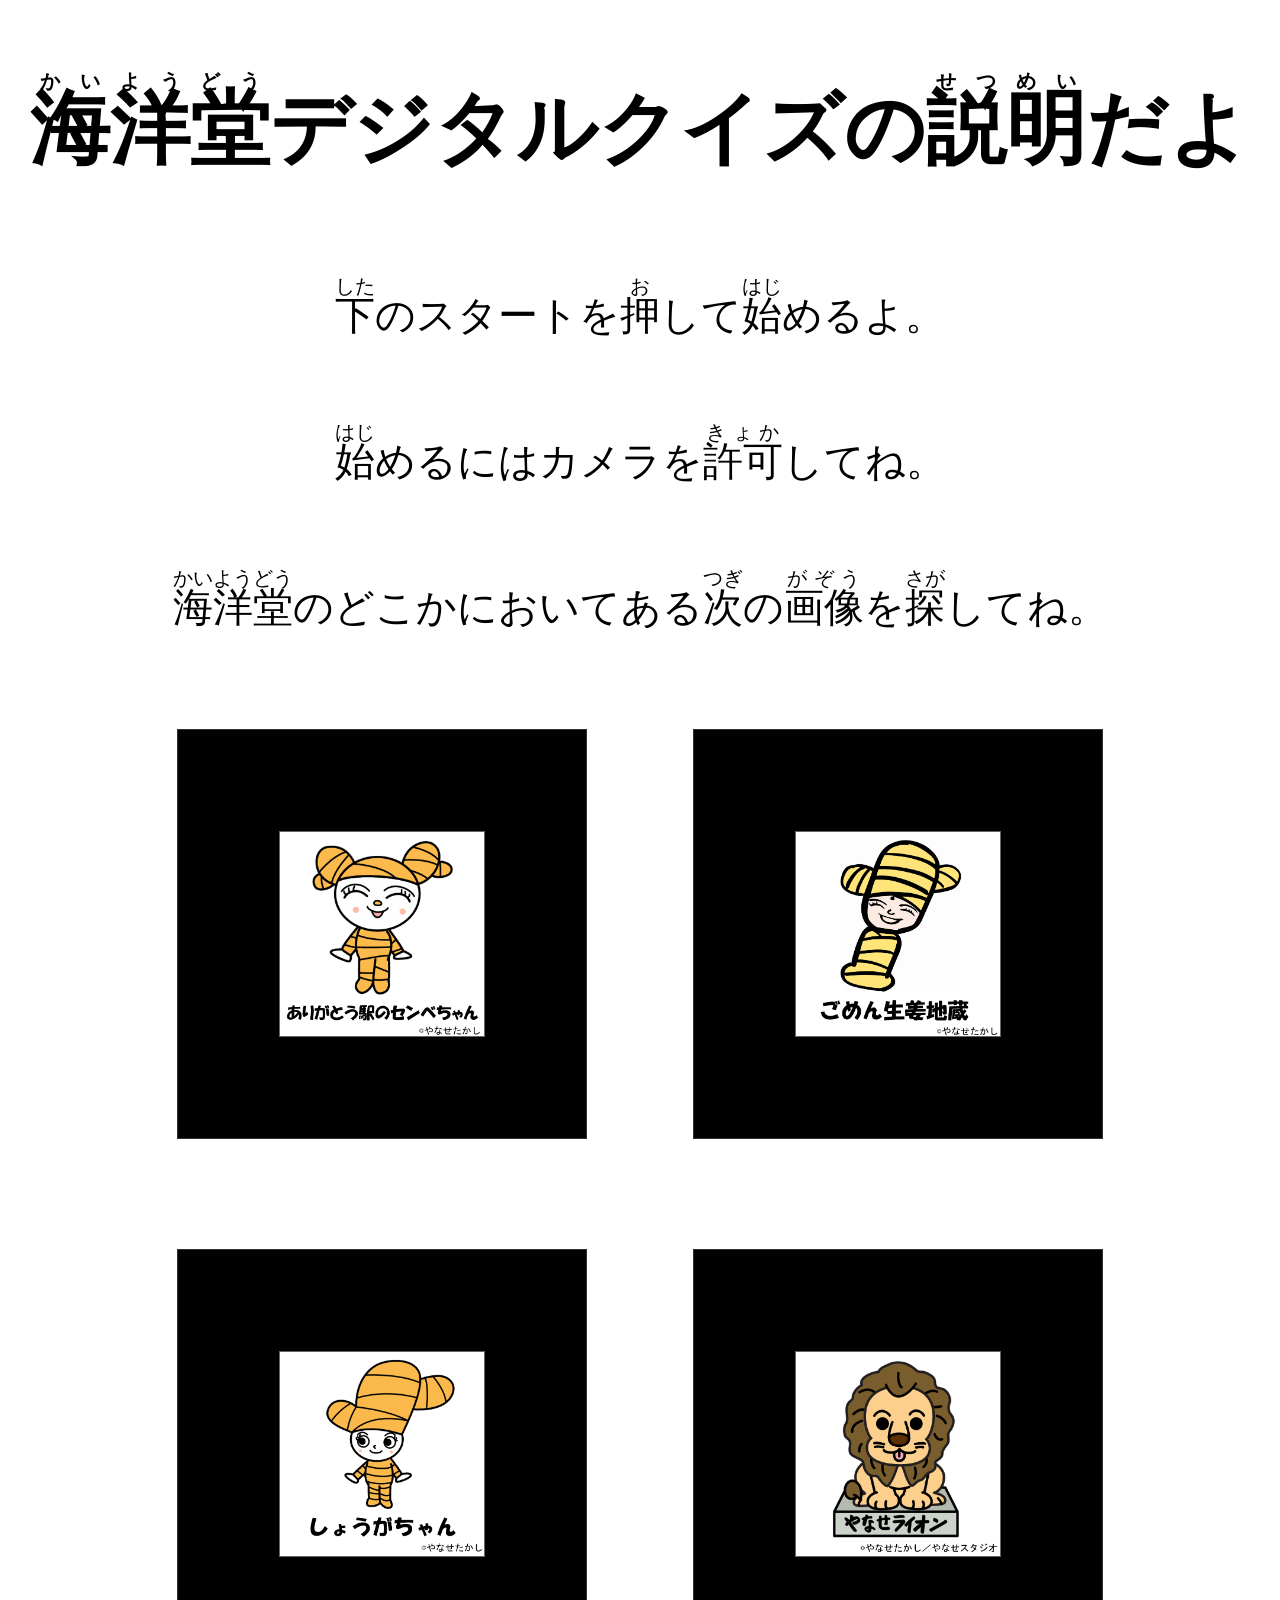
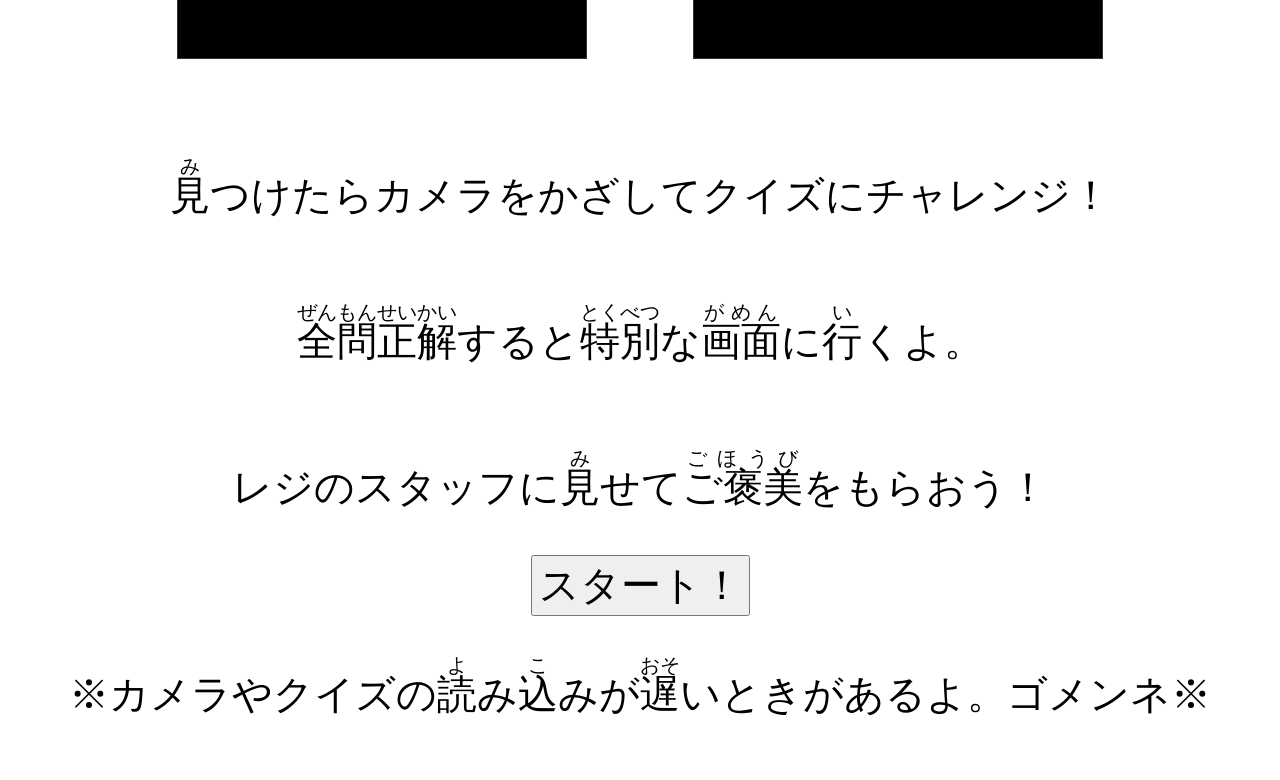
==== index.html @ f263c5b3 "Add files via upload" ====
<!DOCTYPE html>
<html lang="ja">
<head> 
 <meta charset="utf-8">
 <title>説明だよ</title>
 <meta name="description" content="サイトの概要を記載">
 <link rel="stylesheet" href="style.css">
</head>
<body>
   <div id="All">
 <h1><ruby>海洋堂<rt>かいようどう</rt></ruby>デジタルクイズの<ruby>説明<rt>せつめい</rt></ruby>だよ</h1>
 <p><ruby>下<rt>した</rt></ruby>のスタートを<ruby>押<rt>お</rt></ruby>して<ruby>始<rt>はじ</rt></ruby>めるよ。</p>
 <p><ruby>始<rt>はじ</rt></ruby>めるにはカメラを<ruby>許可<rt>きょか</rt></ruby>してね。</p>
 <p><ruby>海洋堂<rt>かいようどう</rt></ruby>のどこかにおいてある<ruby>次<rt>つぎ</rt></ruby>の<ruby>画像<rt>がぞう</rt></ruby>を<ruby>探<rt>さが</rt></ruby>してね。</p>
 <table align = "center">
 <tr><td><img src="images/marker/pattern-senbeityan.png"></td> <td><img src="images/marker/pattern-syougajizou.png"></td></tr>
 <tr><td><img src="images/marker/pattern-syougatyan.png"></td> <td><img src="images/marker/pattern-yanaseraion.png"></td></tr>
 </table>
 <p><ruby>見<rt>み</rt></ruby>つけたらカメラをかざしてクイズにチャレンジ！</p>
 <P><ruby>全問正解<rt>ぜんもんせいかい</rt></ruby>すると<ruby>特別<rt>とくべつ</rt></ruby>な<ruby>画面<rt>がめん</rt></ruby>に<ruby>行<rt>い</rt></ruby>くよ。</P>
 <p>レジのスタッフに<ruby>見<rt>み</rt></ruby>せて<ruby>ご褒美<rt>ごほうび</rt></ruby>をもらおう！</p>
 <div><button type=“button” onclick="location.href='newquiz.html'"><ruby>スタート</ruby>！</button></div>
 <p>※カメラやクイズの<ruby>読<rt>よ</rt></ruby>み<ruby>込<rt>こ</rt></ruby>みが<ruby>遅<rt>おそ</rt></ruby>いときがあるよ。ゴメンネ※</p>
</body>
</html>
---- style.css ----
@charset "UTF-8";
#All {
  min-height: 100vh;
  padding: 10px;
  display: flex;
  flex-direction: column;
  align-items: center;
}

h1 {
	font-size:80px;
}
p{
	font-size:40px;
}
button{
	font-size:40px;
}
div{
	text-align:center;
}
rt{
	font-size:20px;
}
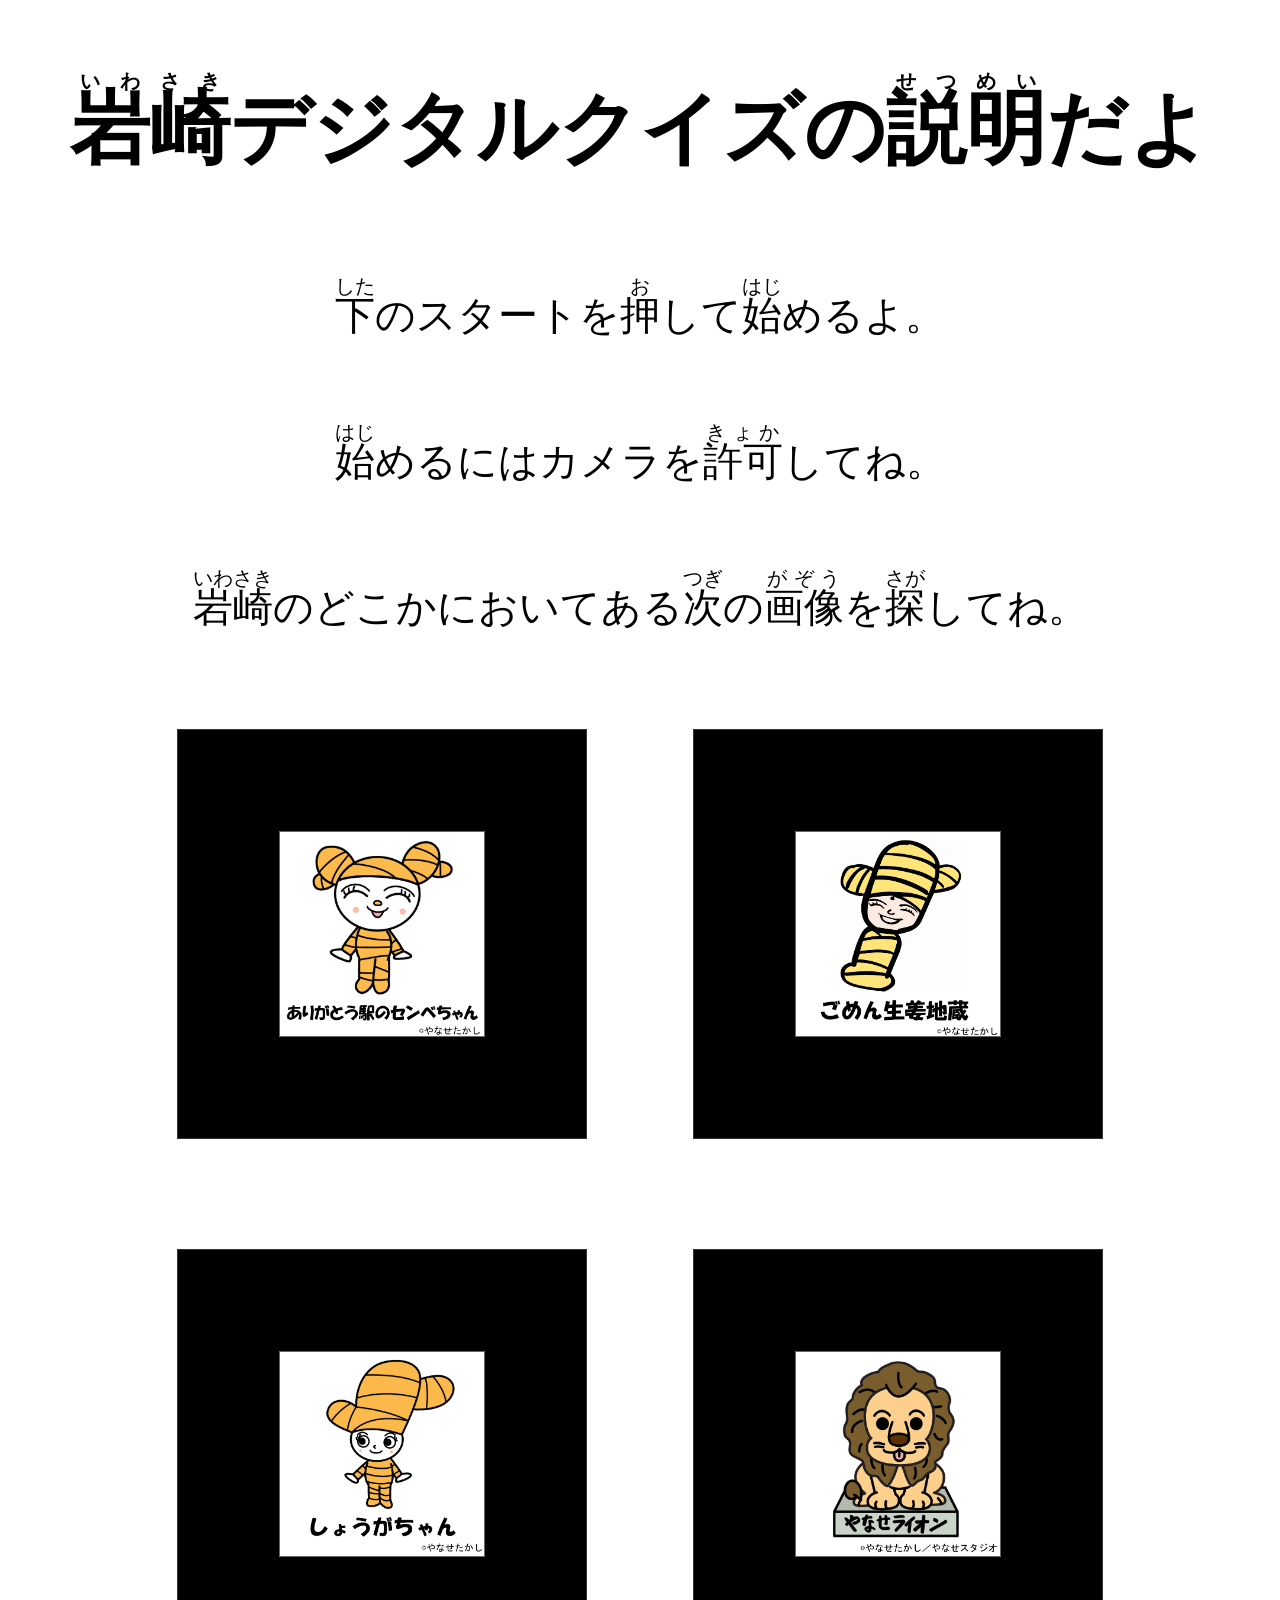
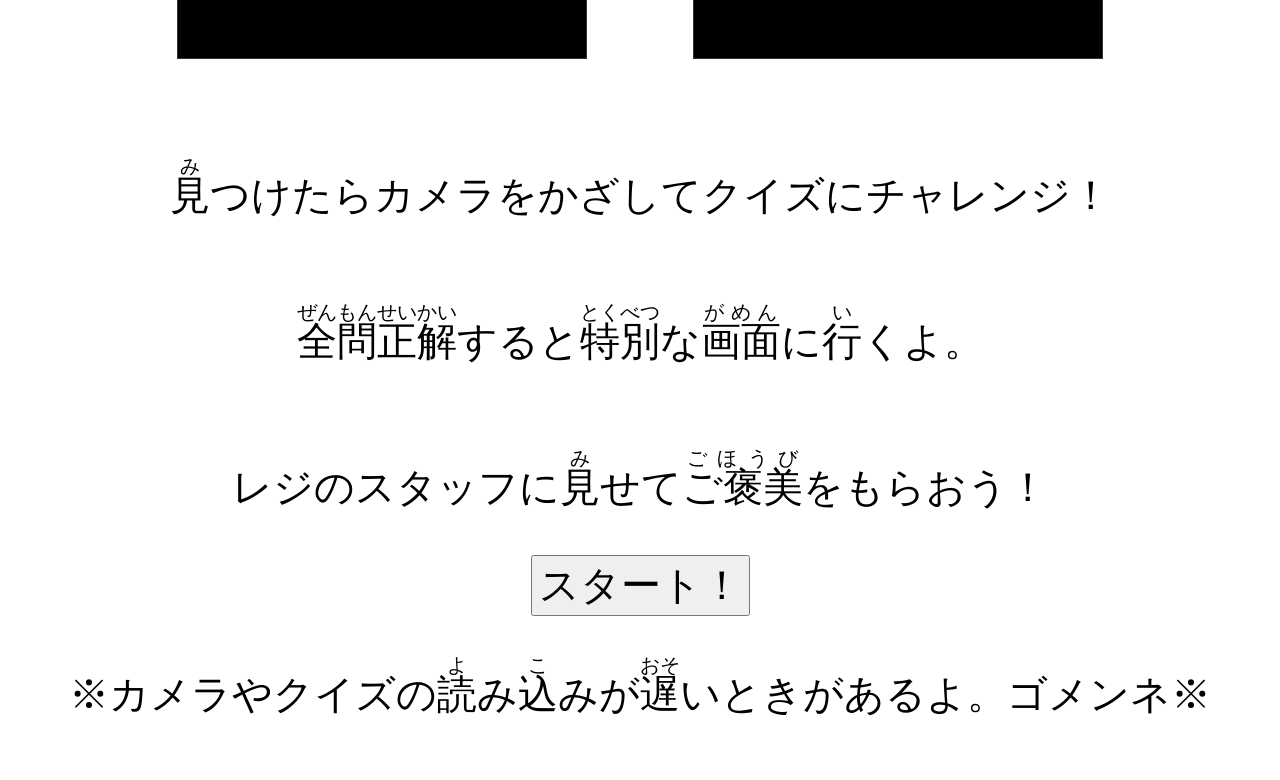
==== commit 1a96dbeb: "a a" ====
--- a/index.html
+++ b/index.html
@@ -8,10 +8,10 @@
 </head>
 <body>
    <div id="All">
- <h1><ruby>海洋堂<rt>かいようどう</rt></ruby>デジタルクイズの<ruby>説明<rt>せつめい</rt></ruby>だよ</h1>
+ <h1><ruby>岩崎<rt>いわさき</rt></ruby>デジタルクイズの<ruby>説明<rt>せつめい</rt></ruby>だよ</h1>
  <p><ruby>下<rt>した</rt></ruby>のスタートを<ruby>押<rt>お</rt></ruby>して<ruby>始<rt>はじ</rt></ruby>めるよ。</p>
  <p><ruby>始<rt>はじ</rt></ruby>めるにはカメラを<ruby>許可<rt>きょか</rt></ruby>してね。</p>
- <p><ruby>海洋堂<rt>かいようどう</rt></ruby>のどこかにおいてある<ruby>次<rt>つぎ</rt></ruby>の<ruby>画像<rt>がぞう</rt></ruby>を<ruby>探<rt>さが</rt></ruby>してね。</p>
+ <p><ruby>岩崎<rt>いわさき</rt></ruby>のどこかにおいてある<ruby>次<rt>つぎ</rt></ruby>の<ruby>画像<rt>がぞう</rt></ruby>を<ruby>探<rt>さが</rt></ruby>してね。</p>
  <table align = "center">
  <tr><td><img src="images/marker/pattern-senbeityan.png"></td> <td><img src="images/marker/pattern-syougajizou.png"></td></tr>
  <tr><td><img src="images/marker/pattern-syougatyan.png"></td> <td><img src="images/marker/pattern-yanaseraion.png"></td></tr>
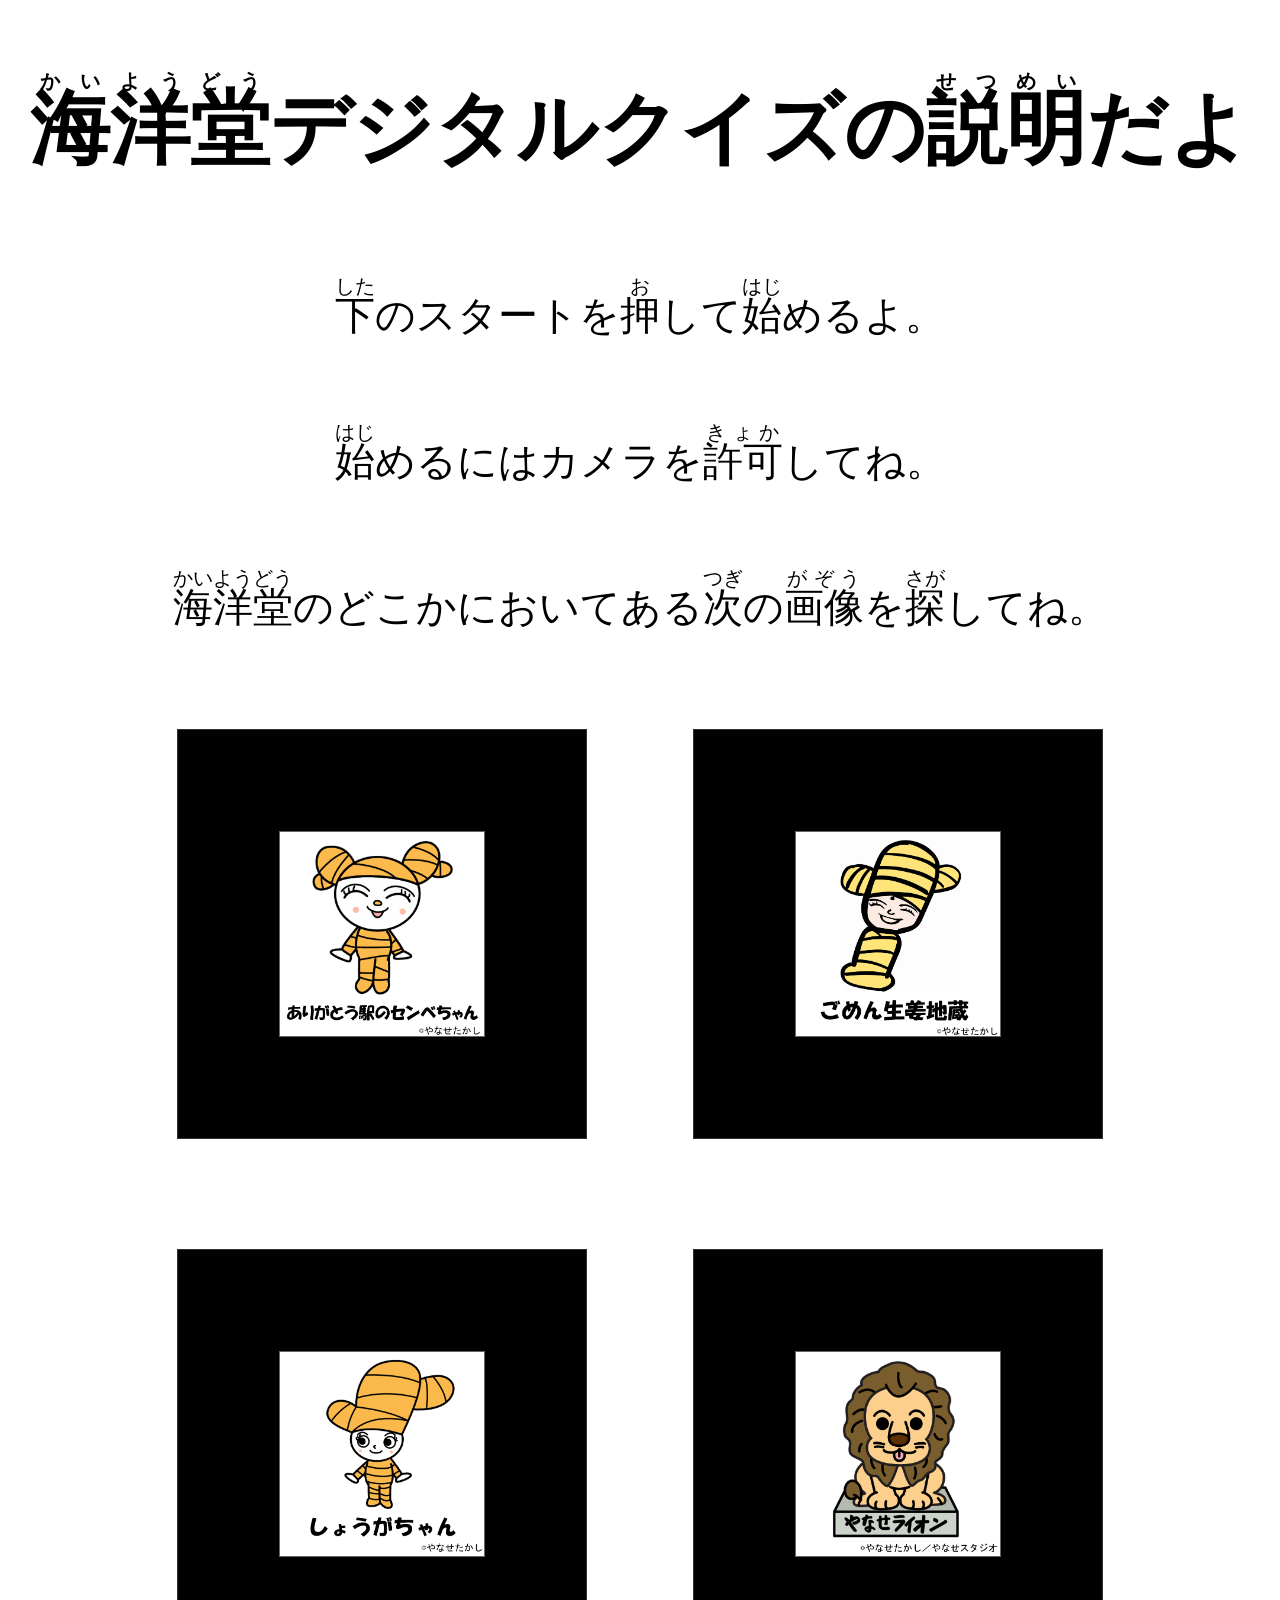
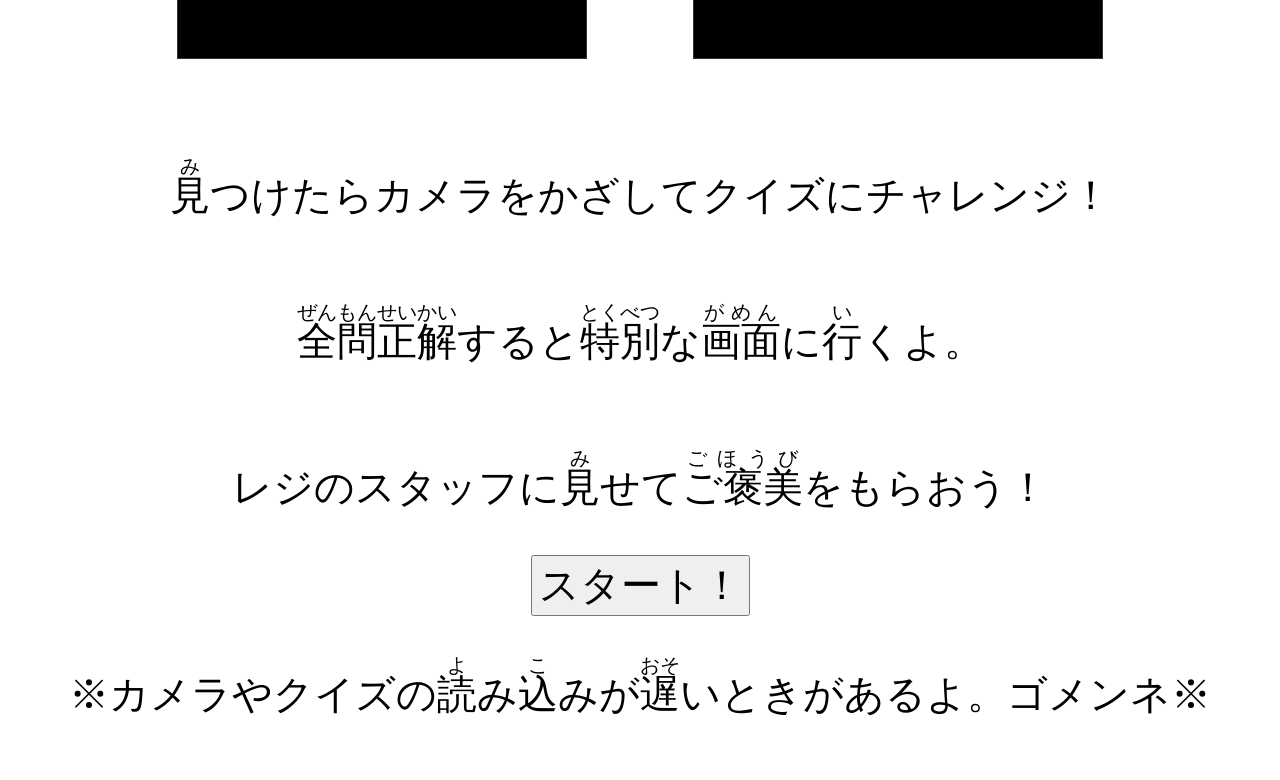
==== commit 120f2715: "Update index.html" ====
--- a/index.html
+++ b/index.html
@@ -8,10 +8,10 @@
 </head>
 <body>
    <div id="All">
- <h1><ruby>岩崎<rt>いわさき</rt></ruby>デジタルクイズの<ruby>説明<rt>せつめい</rt></ruby>だよ</h1>
+ <h1><ruby>海洋堂<rt>かいようどう</rt></ruby>デジタルクイズの<ruby>説明<rt>せつめい</rt></ruby>だよ</h1>
  <p><ruby>下<rt>した</rt></ruby>のスタートを<ruby>押<rt>お</rt></ruby>して<ruby>始<rt>はじ</rt></ruby>めるよ。</p>
  <p><ruby>始<rt>はじ</rt></ruby>めるにはカメラを<ruby>許可<rt>きょか</rt></ruby>してね。</p>
- <p><ruby>岩崎<rt>いわさき</rt></ruby>のどこかにおいてある<ruby>次<rt>つぎ</rt></ruby>の<ruby>画像<rt>がぞう</rt></ruby>を<ruby>探<rt>さが</rt></ruby>してね。</p>
+ <p><ruby>海洋堂<rt>かいようどう</rt></ruby>のどこかにおいてある<ruby>次<rt>つぎ</rt></ruby>の<ruby>画像<rt>がぞう</rt></ruby>を<ruby>探<rt>さが</rt></ruby>してね。</p>
  <table align = "center">
  <tr><td><img src="images/marker/pattern-senbeityan.png"></td> <td><img src="images/marker/pattern-syougajizou.png"></td></tr>
  <tr><td><img src="images/marker/pattern-syougatyan.png"></td> <td><img src="images/marker/pattern-yanaseraion.png"></td></tr>
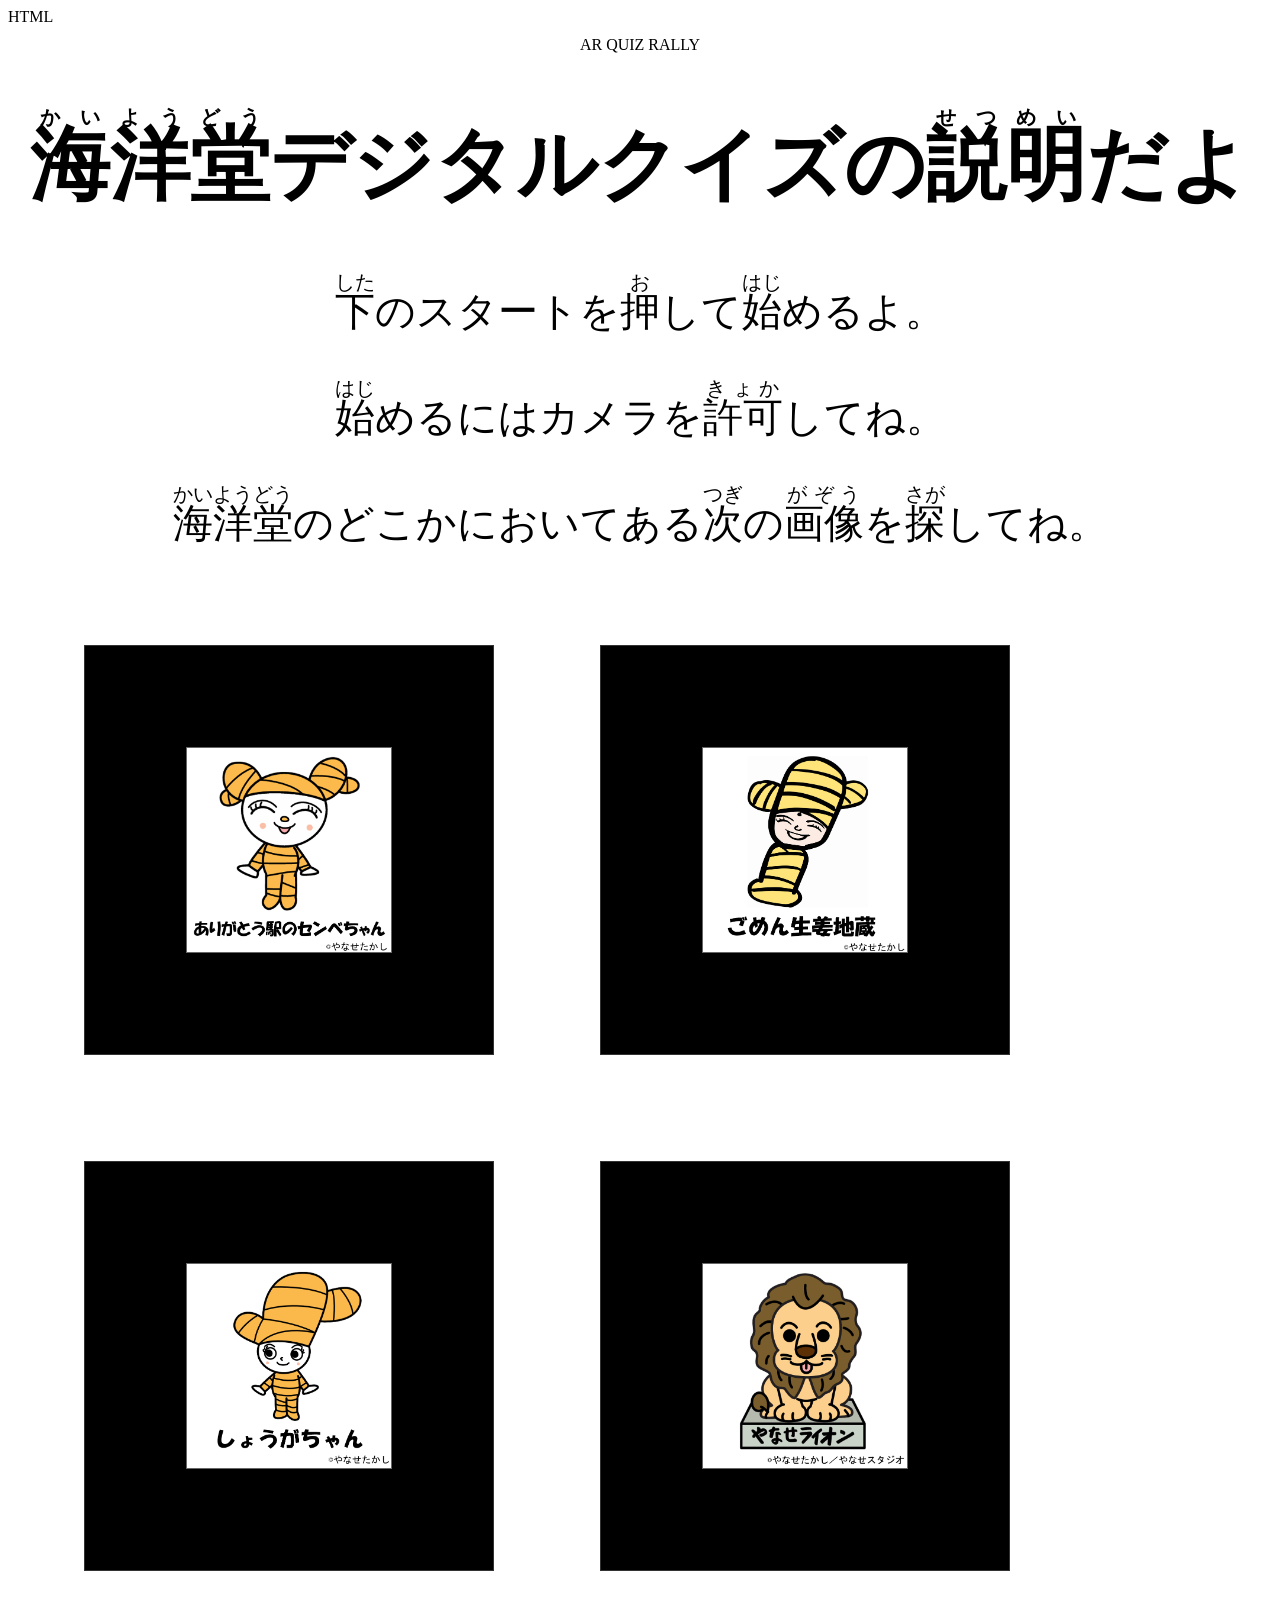
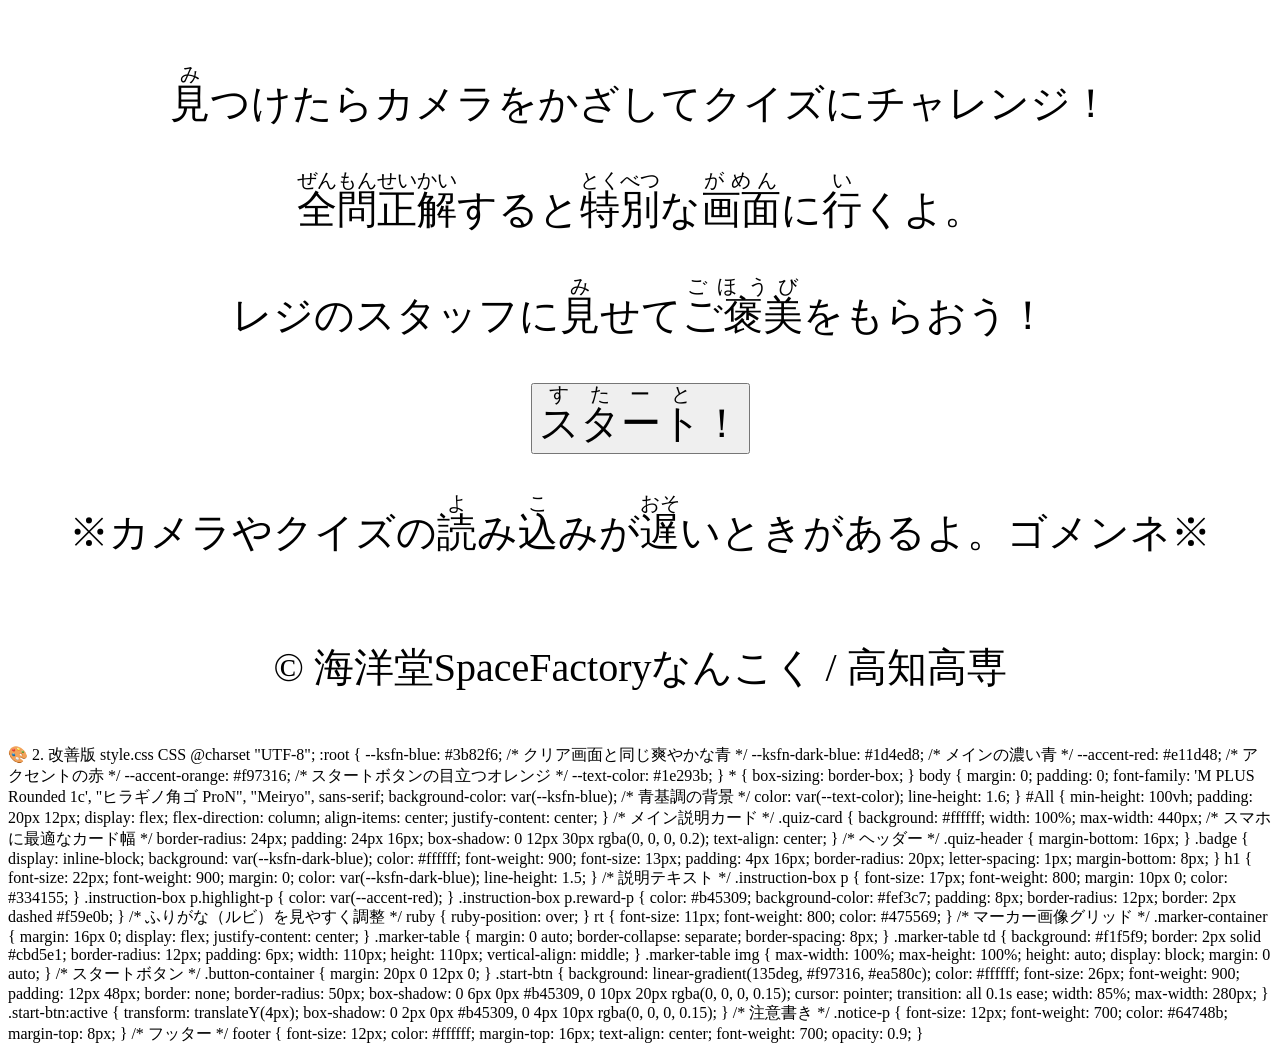
==== commit fac0852a: "a" ====
--- a/index.html
+++ b/index.html
@@ -1,25 +1,219 @@
+HTML
+
+
 <!DOCTYPE html>
 <html lang="ja">
 <head> 
- <meta charset="utf-8">
- <title>説明だよ</title>
- <meta name="description" content="サイトの概要を記載">
- <link rel="stylesheet" href="style.css">
+    <meta charset="utf-8">
+    <title>海洋堂デジタルクイズの説明だよ</title>
+    <meta name="description" content="海洋堂デジタルクイズラリーの説明とスタート画面">
+    <meta name="viewport" content="width=device-width, initial-scale=1.0">
+    <link rel="stylesheet" href="style.css">
+    <!-- 角丸の読みやすいフォント読み込み -->
+    <link rel="preconnect" href="https://fonts.googleapis.com">
+    <link rel="preconnect" href="https://fonts.gstatic.com" crossorigin>
+    <link href="https://fonts.googleapis.com/css2?family=M+PLUS+Rounded+1c:wght@700;800;900&display=swap" rel="stylesheet">
 </head>
 <body>
-   <div id="All">
- <h1><ruby>海洋堂<rt>かいようどう</rt></ruby>デジタルクイズの<ruby>説明<rt>せつめい</rt></ruby>だよ</h1>
- <p><ruby>下<rt>した</rt></ruby>のスタートを<ruby>押<rt>お</rt></ruby>して<ruby>始<rt>はじ</rt></ruby>めるよ。</p>
- <p><ruby>始<rt>はじ</rt></ruby>めるにはカメラを<ruby>許可<rt>きょか</rt></ruby>してね。</p>
- <p><ruby>海洋堂<rt>かいようどう</rt></ruby>のどこかにおいてある<ruby>次<rt>つぎ</rt></ruby>の<ruby>画像<rt>がぞう</rt></ruby>を<ruby>探<rt>さが</rt></ruby>してね。</p>
- <table align = "center">
- <tr><td><img src="images/marker/pattern-senbeityan.png"></td> <td><img src="images/marker/pattern-syougajizou.png"></td></tr>
- <tr><td><img src="images/marker/pattern-syougatyan.png"></td> <td><img src="images/marker/pattern-yanaseraion.png"></td></tr>
- </table>
- <p><ruby>見<rt>み</rt></ruby>つけたらカメラをかざしてクイズにチャレンジ！</p>
- <P><ruby>全問正解<rt>ぜんもんせいかい</rt></ruby>すると<ruby>特別<rt>とくべつ</rt></ruby>な<ruby>画面<rt>がめん</rt></ruby>に<ruby>行<rt>い</rt></ruby>くよ。</P>
- <p>レジのスタッフに<ruby>見<rt>み</rt></ruby>せて<ruby>ご褒美<rt>ごほうび</rt></ruby>をもらおう！</p>
- <div><button type=“button” onclick="location.href='newquiz.html'"><ruby>スタート</ruby>！</button></div>
- <p>※カメラやクイズの<ruby>読<rt>よ</rt></ruby>み<ruby>込<rt>こ</rt></ruby>みが<ruby>遅<rt>おそ</rt></ruby>いときがあるよ。ゴメンネ※</p>
+    <div id="All">
+        <main class="quiz-card">
+            
+            <!-- 1. ヘッダータイトル -->
+            <header class="quiz-header">
+                <div class="badge">AR QUIZ RALLY</div>
+                <h1><ruby>海洋堂<rt>かいようどう</rt></ruby>デジタルクイズの<ruby>説明<rt>せつめい</rt></ruby>だよ</h1>
+            </header>
+            <!-- 2. 説明文エリア -->
+            <div class="instruction-box">
+                <p><ruby>下<rt>した</rt></ruby>のスタートを<ruby>押<rt>お</rt></ruby>して<ruby>始<rt>はじ</rt></ruby>めるよ。</p>
+                <p class="highlight-p"><ruby>始<rt>はじ</rt></ruby>めるにはカメラを<ruby>許可<rt>きょか</rt></ruby>してね。</p>
+                <p><ruby>海洋堂<rt>かいようどう</rt></ruby>のどこかにおいてある<ruby>次<rt>つぎ</rt></ruby>の<ruby>画像<rt>がぞう</rt></ruby>を<ruby>探<rt>さが</rt></ruby>してね。</p>
+            </div>
+            <!-- 3. マーカー画像テーブル（2×2レイアウト） -->
+            <div class="marker-container">
+                <table class="marker-table">
+                    <tr>
+                        <td><img src="images/marker/pattern-senbeityan.png" alt="マーカー1"></td>
+                        <td><img src="images/marker/pattern-syougajizou.png" alt="マーカー2"></td>
+                    </tr>
+                    <tr>
+                        <td><img src="images/marker/pattern-syougatyan.png" alt="マーカー3"></td>
+                        <td><img src="images/marker/pattern-yanaseraion.png" alt="マーカー4"></td>
+                    </tr>
+                </table>
+            </div>
+            <!-- 4. チャレンジ＆ご褒美の説明 -->
+            <div class="instruction-box">
+                <p><ruby>見<rt>み</rt></ruby>つけたらカメラをかざしてクイズにチャレンジ！</p>
+                <p><ruby>全問正解<rt>ぜんもんせいかい</rt></ruby>すると<ruby>特別<rt>とくべつ</rt></ruby>な<ruby>画面<rt>がめん</rt></ruby>に<ruby>行<rt>い</rt></ruby>くよ。</p>
+                <p class="reward-p">レジのスタッフに<ruby>見<rt>み</rt></ruby>せて<ruby>ご褒美<rt>ごほうび</rt></ruby>をもらおう！</p>
+            </div>
+            <!-- 5. スタートボタン -->
+            <div class="button-container">
+                <button type="button" class="start-btn" onclick="location.href='newquiz.html'">
+                    <ruby>スタート<rt>すたーと</rt></ruby>！
+                </button>
+            </div>
+            <!-- 6. 注意書き -->
+            <p class="notice-p">※カメラやクイズの<ruby>読<rt>よ</rt></ruby>み<ruby>込<rt>こ</rt></ruby>みが<ruby>遅<rt>おそ</rt></ruby>いときがあるよ。ゴメンネ※</p>
+        </main>
+        <footer>
+            <p>© 海洋堂SpaceFactoryなんこく / 高知高専</p>
+        </footer>
+    </div>
 </body>
-</html>+</html>
+🎨 2. 改善版 style.css
+CSS
+
+
+@charset "UTF-8";
+:root {
+    --ksfn-blue: #3b82f6;       /* クリア画面と同じ爽やかな青 */
+    --ksfn-dark-blue: #1d4ed8;  /* メインの濃い青 */
+    --accent-red: #e11d48;      /* アクセントの赤 */
+    --accent-orange: #f97316;   /* スタートボタンの目立つオレンジ */
+    --text-color: #1e293b;
+}
+* {
+    box-sizing: border-box;
+}
+body {
+    margin: 0;
+    padding: 0;
+    font-family: 'M PLUS Rounded 1c', "ヒラギノ角ゴ ProN", "Meiryo", sans-serif;
+    background-color: var(--ksfn-blue); /* 青基調の背景 */
+    color: var(--text-color);
+    line-height: 1.6;
+}
+#All {
+    min-height: 100vh;
+    padding: 20px 12px;
+    display: flex;
+    flex-direction: column;
+    align-items: center;
+    justify-content: center;
+}
+/* メイン説明カード */
+.quiz-card {
+    background: #ffffff;
+    width: 100%;
+    max-width: 440px; /* スマホに最適なカード幅 */
+    border-radius: 24px;
+    padding: 24px 16px;
+    box-shadow: 0 12px 30px rgba(0, 0, 0, 0.2);
+    text-align: center;
+}
+/* ヘッダー */
+.quiz-header {
+    margin-bottom: 16px;
+}
+.badge {
+    display: inline-block;
+    background: var(--ksfn-dark-blue);
+    color: #ffffff;
+    font-weight: 900;
+    font-size: 13px;
+    padding: 4px 16px;
+    border-radius: 20px;
+    letter-spacing: 1px;
+    margin-bottom: 8px;
+}
+h1 {
+    font-size: 22px;
+    font-weight: 900;
+    margin: 0;
+    color: var(--ksfn-dark-blue);
+    line-height: 1.5;
+}
+/* 説明テキスト */
+.instruction-box p {
+    font-size: 17px;
+    font-weight: 800;
+    margin: 10px 0;
+    color: #334155;
+}
+.instruction-box p.highlight-p {
+    color: var(--accent-red);
+}
+.instruction-box p.reward-p {
+    color: #b45309;
+    background-color: #fef3c7;
+    padding: 8px;
+    border-radius: 12px;
+    border: 2px dashed #f59e0b;
+}
+/* ふりがな（ルビ）を見やすく調整 */
+ruby {
+    ruby-position: over;
+}
+rt {
+    font-size: 11px;
+    font-weight: 800;
+    color: #475569;
+}
+/* マーカー画像グリッド */
+.marker-container {
+    margin: 16px 0;
+    display: flex;
+    justify-content: center;
+}
+.marker-table {
+    margin: 0 auto;
+    border-collapse: separate;
+    border-spacing: 8px;
+}
+.marker-table td {
+    background: #f1f5f9;
+    border: 2px solid #cbd5e1;
+    border-radius: 12px;
+    padding: 6px;
+    width: 110px;
+    height: 110px;
+    vertical-align: middle;
+}
+.marker-table img {
+    max-width: 100%;
+    max-height: 100%;
+    height: auto;
+    display: block;
+    margin: 0 auto;
+}
+/* スタートボタン */
+.button-container {
+    margin: 20px 0 12px 0;
+}
+.start-btn {
+    background: linear-gradient(135deg, #f97316, #ea580c);
+    color: #ffffff;
+    font-size: 26px;
+    font-weight: 900;
+    padding: 12px 48px;
+    border: none;
+    border-radius: 50px;
+    box-shadow: 0 6px 0px #b45309, 0 10px 20px rgba(0, 0, 0, 0.15);
+    cursor: pointer;
+    transition: all 0.1s ease;
+    width: 85%;
+    max-width: 280px;
+}
+.start-btn:active {
+    transform: translateY(4px);
+    box-shadow: 0 2px 0px #b45309, 0 4px 10px rgba(0, 0, 0, 0.15);
+}
+/* 注意書き */
+.notice-p {
+    font-size: 12px;
+    font-weight: 700;
+    color: #64748b;
+    margin-top: 8px;
+}
+/* フッター */
+footer {
+    font-size: 12px;
+    color: #ffffff;
+    margin-top: 16px;
+    text-align: center;
+    font-weight: 700;
+    opacity: 0.9;
+}
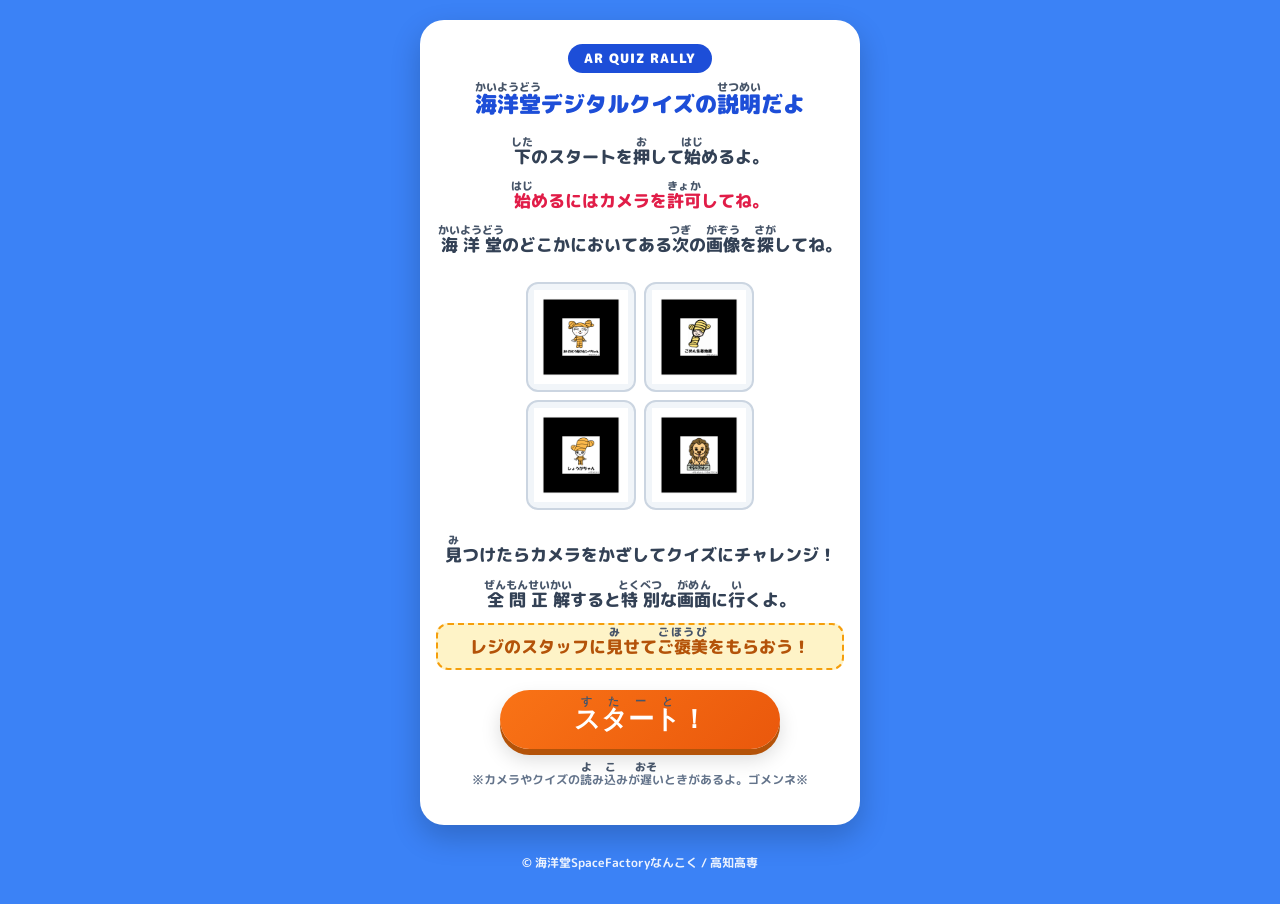
==== commit ee620874: "style.css 変更" ====
--- a/index.html
+++ b/index.html
@@ -1,6 +1,3 @@
-HTML
-
-
 <!DOCTYPE html>
 <html lang="ja">
 <head> 
@@ -62,158 +59,4 @@
         </footer>
     </div>
 </body>
-</html>
-🎨 2. 改善版 style.css
-CSS
-
-
-@charset "UTF-8";
-:root {
-    --ksfn-blue: #3b82f6;       /* クリア画面と同じ爽やかな青 */
-    --ksfn-dark-blue: #1d4ed8;  /* メインの濃い青 */
-    --accent-red: #e11d48;      /* アクセントの赤 */
-    --accent-orange: #f97316;   /* スタートボタンの目立つオレンジ */
-    --text-color: #1e293b;
-}
-* {
-    box-sizing: border-box;
-}
-body {
-    margin: 0;
-    padding: 0;
-    font-family: 'M PLUS Rounded 1c', "ヒラギノ角ゴ ProN", "Meiryo", sans-serif;
-    background-color: var(--ksfn-blue); /* 青基調の背景 */
-    color: var(--text-color);
-    line-height: 1.6;
-}
-#All {
-    min-height: 100vh;
-    padding: 20px 12px;
-    display: flex;
-    flex-direction: column;
-    align-items: center;
-    justify-content: center;
-}
-/* メイン説明カード */
-.quiz-card {
-    background: #ffffff;
-    width: 100%;
-    max-width: 440px; /* スマホに最適なカード幅 */
-    border-radius: 24px;
-    padding: 24px 16px;
-    box-shadow: 0 12px 30px rgba(0, 0, 0, 0.2);
-    text-align: center;
-}
-/* ヘッダー */
-.quiz-header {
-    margin-bottom: 16px;
-}
-.badge {
-    display: inline-block;
-    background: var(--ksfn-dark-blue);
-    color: #ffffff;
-    font-weight: 900;
-    font-size: 13px;
-    padding: 4px 16px;
-    border-radius: 20px;
-    letter-spacing: 1px;
-    margin-bottom: 8px;
-}
-h1 {
-    font-size: 22px;
-    font-weight: 900;
-    margin: 0;
-    color: var(--ksfn-dark-blue);
-    line-height: 1.5;
-}
-/* 説明テキスト */
-.instruction-box p {
-    font-size: 17px;
-    font-weight: 800;
-    margin: 10px 0;
-    color: #334155;
-}
-.instruction-box p.highlight-p {
-    color: var(--accent-red);
-}
-.instruction-box p.reward-p {
-    color: #b45309;
-    background-color: #fef3c7;
-    padding: 8px;
-    border-radius: 12px;
-    border: 2px dashed #f59e0b;
-}
-/* ふりがな（ルビ）を見やすく調整 */
-ruby {
-    ruby-position: over;
-}
-rt {
-    font-size: 11px;
-    font-weight: 800;
-    color: #475569;
-}
-/* マーカー画像グリッド */
-.marker-container {
-    margin: 16px 0;
-    display: flex;
-    justify-content: center;
-}
-.marker-table {
-    margin: 0 auto;
-    border-collapse: separate;
-    border-spacing: 8px;
-}
-.marker-table td {
-    background: #f1f5f9;
-    border: 2px solid #cbd5e1;
-    border-radius: 12px;
-    padding: 6px;
-    width: 110px;
-    height: 110px;
-    vertical-align: middle;
-}
-.marker-table img {
-    max-width: 100%;
-    max-height: 100%;
-    height: auto;
-    display: block;
-    margin: 0 auto;
-}
-/* スタートボタン */
-.button-container {
-    margin: 20px 0 12px 0;
-}
-.start-btn {
-    background: linear-gradient(135deg, #f97316, #ea580c);
-    color: #ffffff;
-    font-size: 26px;
-    font-weight: 900;
-    padding: 12px 48px;
-    border: none;
-    border-radius: 50px;
-    box-shadow: 0 6px 0px #b45309, 0 10px 20px rgba(0, 0, 0, 0.15);
-    cursor: pointer;
-    transition: all 0.1s ease;
-    width: 85%;
-    max-width: 280px;
-}
-.start-btn:active {
-    transform: translateY(4px);
-    box-shadow: 0 2px 0px #b45309, 0 4px 10px rgba(0, 0, 0, 0.15);
-}
-/* 注意書き */
-.notice-p {
-    font-size: 12px;
-    font-weight: 700;
-    color: #64748b;
-    margin-top: 8px;
-}
-/* フッター */
-footer {
-    font-size: 12px;
-    color: #ffffff;
-    margin-top: 16px;
-    text-align: center;
-    font-weight: 700;
-    opacity: 0.9;
-}+</html>
--- a/style.css
+++ b/style.css
@@ -1,24 +1,150 @@
 @charset "UTF-8";
+:root {
+    --ksfn-blue: #3b82f6;       /* クリア画面と同じ爽やかな青 */
+    --ksfn-dark-blue: #1d4ed8;  /* メインの濃い青 */
+    --accent-red: #e11d48;      /* アクセントの赤 */
+    --accent-orange: #f97316;   /* スタートボタンの目立つオレンジ */
+    --text-color: #1e293b;
+}
+* {
+    box-sizing: border-box;
+}
+body {
+    margin: 0;
+    padding: 0;
+    font-family: 'M PLUS Rounded 1c', "ヒラギノ角ゴ ProN", "Meiryo", sans-serif;
+    background-color: var(--ksfn-blue); /* 青基調の背景 */
+    color: var(--text-color);
+    line-height: 1.6;
+}
 #All {
-  min-height: 100vh;
-  padding: 10px;
-  display: flex;
-  flex-direction: column;
-  align-items: center;
+    min-height: 100vh;
+    padding: 20px 12px;
+    display: flex;
+    flex-direction: column;
+    align-items: center;
+    justify-content: center;
 }
-
+/* メイン説明カード */
+.quiz-card {
+    background: #ffffff;
+    width: 100%;
+    max-width: 440px; /* スマホに最適なカード幅 */
+    border-radius: 24px;
+    padding: 24px 16px;
+    box-shadow: 0 12px 30px rgba(0, 0, 0, 0.2);
+    text-align: center;
+}
+/* ヘッダー */
+.quiz-header {
+    margin-bottom: 16px;
+}
+.badge {
+    display: inline-block;
+    background: var(--ksfn-dark-blue);
+    color: #ffffff;
+    font-weight: 900;
+    font-size: 13px;
+    padding: 4px 16px;
+    border-radius: 20px;
+    letter-spacing: 1px;
+    margin-bottom: 8px;
+}
 h1 {
-	font-size:80px;
+    font-size: 22px;
+    font-weight: 900;
+    margin: 0;
+    color: var(--ksfn-dark-blue);
+    line-height: 1.5;
 }
-p{
-	font-size:40px;
+/* 説明テキスト */
+.instruction-box p {
+    font-size: 17px;
+    font-weight: 800;
+    margin: 10px 0;
+    color: #334155;
 }
-button{
-	font-size:40px;
+.instruction-box p.highlight-p {
+    color: var(--accent-red);
 }
-div{
-	text-align:center;
+.instruction-box p.reward-p {
+    color: #b45309;
+    background-color: #fef3c7;
+    padding: 8px;
+    border-radius: 12px;
+    border: 2px dashed #f59e0b;
 }
-rt{
-	font-size:20px;
+/* ふりがな（ルビ）を見やすく調整 */
+ruby {
+    ruby-position: over;
+}
+rt {
+    font-size: 11px;
+    font-weight: 800;
+    color: #475569;
+}
+/* マーカー画像グリッド */
+.marker-container {
+    margin: 16px 0;
+    display: flex;
+    justify-content: center;
+}
+.marker-table {
+    margin: 0 auto;
+    border-collapse: separate;
+    border-spacing: 8px;
+}
+.marker-table td {
+    background: #f1f5f9;
+    border: 2px solid #cbd5e1;
+    border-radius: 12px;
+    padding: 6px;
+    width: 110px;
+    height: 110px;
+    vertical-align: middle;
+}
+.marker-table img {
+    max-width: 100%;
+    max-height: 100%;
+    height: auto;
+    display: block;
+    margin: 0 auto;
+}
+/* スタートボタン */
+.button-container {
+    margin: 20px 0 12px 0;
+}
+.start-btn {
+    background: linear-gradient(135deg, #f97316, #ea580c);
+    color: #ffffff;
+    font-size: 26px;
+    font-weight: 900;
+    padding: 12px 48px;
+    border: none;
+    border-radius: 50px;
+    box-shadow: 0 6px 0px #b45309, 0 10px 20px rgba(0, 0, 0, 0.15);
+    cursor: pointer;
+    transition: all 0.1s ease;
+    width: 85%;
+    max-width: 280px;
+}
+.start-btn:active {
+    transform: translateY(4px);
+    box-shadow: 0 2px 0px #b45309, 0 4px 10px rgba(0, 0, 0, 0.15);
+}
+/* 注意書き */
+.notice-p {
+    font-size: 12px;
+    font-weight: 700;
+    color: #64748b;
+    margin-top: 8px;
+}
+/* フッター */
+footer {
+    font-size: 12px;
+    color: #ffffff;
+    margin-top: 16px;
+    text-align: center;
+    font-weight: 700;
+    opacity: 0.9;
 }
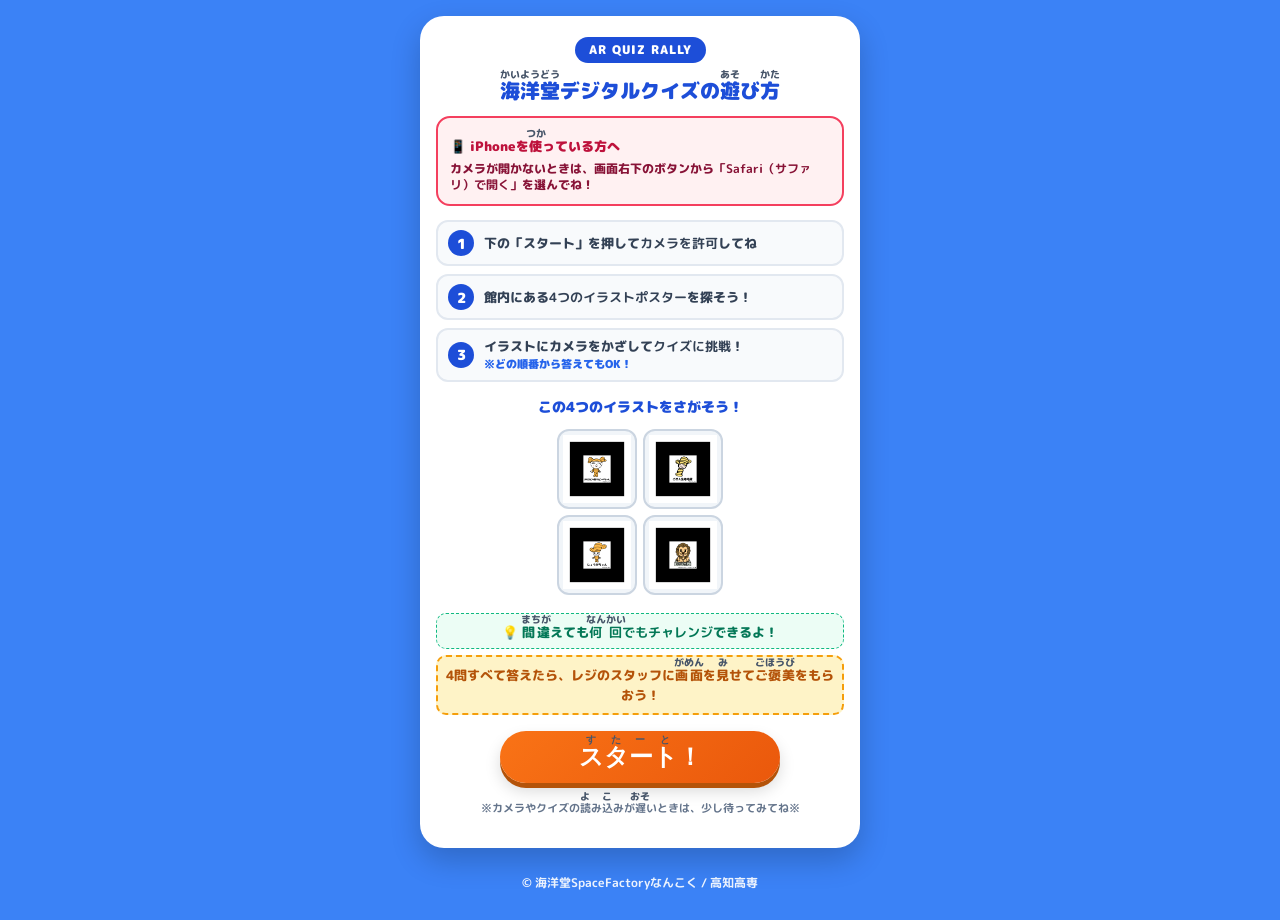
==== commit e3f01f74: "改善（10/29)" ====
--- a/index.html
+++ b/index.html
@@ -4,7 +4,7 @@
     <meta charset="utf-8">
     <title>海洋堂デジタルクイズの説明だよ</title>
     <meta name="description" content="海洋堂デジタルクイズラリーの説明とスタート画面">
-    <meta name="viewport" content="width=device-width, initial-scale=1.0">
+    <meta name="viewport" content="width=device-width, initial-scale=1.0, user-scalable=no">
     <link rel="stylesheet" href="style.css">
     <!-- 角丸の読みやすいフォント読み込み -->
     <link rel="preconnect" href="https://fonts.googleapis.com">
@@ -18,45 +18,68 @@
             <!-- 1. ヘッダータイトル -->
             <header class="quiz-header">
                 <div class="badge">AR QUIZ RALLY</div>
-                <h1><ruby>海洋堂<rt>かいようどう</rt></ruby>デジタルクイズの<ruby>説明<rt>せつめい</rt></ruby>だよ</h1>
+                <h1><ruby>海洋堂<rt>かいようどう</rt></ruby>デジタルクイズの<ruby>遊<rt>あそ</rt></ruby>び<ruby>方<rt>かた</rt></ruby></h1>
             </header>
-            <!-- 2. 説明文エリア -->
+
+            <!-- 2. iPhone注意喚起バナー（Safari必須） -->
+            <div class="safari-notice">
+                <div class="notice-title">📱 iPhoneを<ruby>使<rt>つか</rt></ruby>っている方へ</div>
+                <p>カメラが開かないときは、画面右下のボタンから<strong>「Safari（サファリ）で開く」</strong>を選んでね！</p>
+            </div>
+
+            <!-- 3. かんたん4ステップ説明 -->
+            <div class="manual-steps">
+                <div class="step-item">
+                    <span class="step-num">1</span>
+                    <p>下の「スタート」を押して<strong>カメラを許可</strong>してね</p>
+                </div>
+                <div class="step-item">
+                    <span class="step-num">2</span>
+                    <p>館内にある<strong>4つのイラストポスター</strong>を探そう！</p>
+                </div>
+                <div class="step-item">
+                    <span class="step-num">3</span>
+                    <p>イラストにカメラをかざして<strong>クイズに挑戦</strong>！<br><span class="sub-hint">※どの順番から答えてもOK！</span></p>
+                </div>
+            </div>
+
+            <!-- 4. 探すマーカー画像一覧 -->
+            <div class="marker-section">
+                <div class="section-title">この4つのイラストをさがそう！</div>
+                <div class="marker-container">
+                    <table class="marker-table">
+                        <tr>
+                            <td><img src="images/marker/pattern-senbeityan.png" alt="マーカー1"></td>
+                            <td><img src="images/marker/pattern-syougajizou.png" alt="マーカー2"></td>
+                        </tr>
+                        <tr>
+                            <td><img src="images/marker/pattern-syougatyan.png" alt="マーカー3"></td>
+                            <td><img src="images/marker/pattern-yanaseraion.png" alt="マーカー4"></td>
+                        </tr>
+                    </table>
+                </div>
+            </div>
+
+            <!-- 5. チャレンジ＆ご褒美の説明 -->
             <div class="instruction-box">
-                <p><ruby>下<rt>した</rt></ruby>のスタートを<ruby>押<rt>お</rt></ruby>して<ruby>始<rt>はじ</rt></ruby>めるよ。</p>
-                <p class="highlight-p"><ruby>始<rt>はじ</rt></ruby>めるにはカメラを<ruby>許可<rt>きょか</rt></ruby>してね。</p>
-                <p><ruby>海洋堂<rt>かいようどう</rt></ruby>のどこかにおいてある<ruby>次<rt>つぎ</rt></ruby>の<ruby>画像<rt>がぞう</rt></ruby>を<ruby>探<rt>さが</rt></ruby>してね。</p>
+                <p class="retry-p">💡 <ruby>間違<rt>まちが</rt></ruby>えても<strong><ruby>何回<rt>なんかい</rt></ruby>でもチャレンジ</strong>できるよ！</p>
+                <p class="reward-p">4問すべて答えたら、レジのスタッフに<ruby>画面<rt>がめん</rt></ruby>を<ruby>見<rt>み</rt></ruby>せて<ruby>ご褒美<rt>ごほうび</rt></ruby>をもらおう！</p>
             </div>
-            <!-- 3. マーカー画像テーブル（2×2レイアウト） -->
-            <div class="marker-container">
-                <table class="marker-table">
-                    <tr>
-                        <td><img src="images/marker/pattern-senbeityan.png" alt="マーカー1"></td>
-                        <td><img src="images/marker/pattern-syougajizou.png" alt="マーカー2"></td>
-                    </tr>
-                    <tr>
-                        <td><img src="images/marker/pattern-syougatyan.png" alt="マーカー3"></td>
-                        <td><img src="images/marker/pattern-yanaseraion.png" alt="マーカー4"></td>
-                    </tr>
-                </table>
-            </div>
-            <!-- 4. チャレンジ＆ご褒美の説明 -->
-            <div class="instruction-box">
-                <p><ruby>見<rt>み</rt></ruby>つけたらカメラをかざしてクイズにチャレンジ！</p>
-                <p><ruby>全問正解<rt>ぜんもんせいかい</rt></ruby>すると<ruby>特別<rt>とくべつ</rt></ruby>な<ruby>画面<rt>がめん</rt></ruby>に<ruby>行<rt>い</rt></ruby>くよ。</p>
-                <p class="reward-p">レジのスタッフに<ruby>見<rt>み</rt></ruby>せて<ruby>ご褒美<rt>ごほうび</rt></ruby>をもらおう！</p>
-            </div>
-            <!-- 5. スタートボタン -->
+
+            <!-- 6. スタートボタン -->
             <div class="button-container">
                 <button type="button" class="start-btn" onclick="location.href='newquiz.html'">
                     <ruby>スタート<rt>すたーと</rt></ruby>！
                 </button>
             </div>
-            <!-- 6. 注意書き -->
-            <p class="notice-p">※カメラやクイズの<ruby>読<rt>よ</rt></ruby>み<ruby>込<rt>こ</rt></ruby>みが<ruby>遅<rt>おそ</rt></ruby>いときがあるよ。ゴメンネ※</p>
+
+            <!-- 7. 注意書き -->
+            <p class="notice-p">※カメラやクイズの<ruby>読<rt>よ</rt></ruby>み<ruby>込<rt>こ</rt></ruby>みが<ruby>遅<rt>おそ</rt></ruby>いときは、少し待ってみてね※</p>
         </main>
+
         <footer>
             <p>© 海洋堂SpaceFactoryなんこく / 高知高専</p>
         </footer>
     </div>
 </body>
-</html>+</html>
--- a/style.css
+++ b/style.css
@@ -1,108 +1,176 @@
 @charset "UTF-8";
+
 :root {
-    --ksfn-blue: #3b82f6;       /* クリア画面と同じ爽やかな青 */
+    --ksfn-blue: #3b82f6;        /* クリア画面と同じ爽やかな青 */
     --ksfn-dark-blue: #1d4ed8;  /* メインの濃い青 */
     --accent-red: #e11d48;      /* アクセントの赤 */
     --accent-orange: #f97316;   /* スタートボタンの目立つオレンジ */
     --text-color: #1e293b;
 }
+
 * {
     box-sizing: border-box;
 }
+
 body {
     margin: 0;
     padding: 0;
     font-family: 'M PLUS Rounded 1c', "ヒラギノ角ゴ ProN", "Meiryo", sans-serif;
-    background-color: var(--ksfn-blue); /* 青基調の背景 */
+    background-color: var(--ksfn-blue);
     color: var(--text-color);
-    line-height: 1.6;
-}
+    line-height: 1.5;
+}
+
 #All {
     min-height: 100vh;
-    padding: 20px 12px;
+    padding: 16px 12px;
     display: flex;
     flex-direction: column;
     align-items: center;
     justify-content: center;
 }
+
 /* メイン説明カード */
 .quiz-card {
     background: #ffffff;
     width: 100%;
-    max-width: 440px; /* スマホに最適なカード幅 */
+    max-width: 440px;
     border-radius: 24px;
-    padding: 24px 16px;
+    padding: 20px 16px;
     box-shadow: 0 12px 30px rgba(0, 0, 0, 0.2);
     text-align: center;
 }
+
 /* ヘッダー */
 .quiz-header {
-    margin-bottom: 16px;
-}
+    margin-bottom: 12px;
+}
+
 .badge {
     display: inline-block;
     background: var(--ksfn-dark-blue);
     color: #ffffff;
     font-weight: 900;
-    font-size: 13px;
-    padding: 4px 16px;
+    font-size: 12px;
+    padding: 4px 14px;
     border-radius: 20px;
     letter-spacing: 1px;
-    margin-bottom: 8px;
-}
+    margin-bottom: 6px;
+}
+
 h1 {
-    font-size: 22px;
+    font-size: 20px;
     font-weight: 900;
     margin: 0;
     color: var(--ksfn-dark-blue);
-    line-height: 1.5;
-}
-/* 説明テキスト */
-.instruction-box p {
-    font-size: 17px;
+    line-height: 1.4;
+}
+
+/* iPhone Safari注意喚起バナー */
+.safari-notice {
+    background-color: #fff1f2;
+    border: 2px solid #f43f5e;
+    border-radius: 14px;
+    padding: 10px 12px;
+    margin-bottom: 14px;
+    text-align: left;
+}
+
+.safari-notice .notice-title {
+    font-size: 13px;
+    font-weight: 900;
+    color: #be123c;
+    margin-bottom: 4px;
+}
+
+.safari-notice p {
+    font-size: 12px;
     font-weight: 800;
-    margin: 10px 0;
+    color: #881337;
+    margin: 0;
+    line-height: 1.4;
+}
+
+/* 遊び方ステップ解説 */
+.manual-steps {
+    display: flex;
+    flex-direction: column;
+    gap: 8px;
+    margin-bottom: 14px;
+}
+
+.step-item {
+    display: flex;
+    align-items: center;
+    background-color: #f8fafc;
+    border: 2px solid #e2e8f0;
+    border-radius: 12px;
+    padding: 8px 10px;
+    text-align: left;
+}
+
+.step-num {
+    background-color: var(--ksfn-dark-blue);
+    color: #ffffff;
+    font-weight: 900;
+    font-size: 14px;
+    width: 26px;
+    height: 26px;
+    border-radius: 50%;
+    display: flex;
+    align-items: center;
+    justify-content: center;
+    flex-shrink: 0;
+    margin-right: 10px;
+}
+
+.step-item p {
+    font-size: 13px;
+    font-weight: 800;
+    margin: 0;
     color: #334155;
-}
-.instruction-box p.highlight-p {
-    color: var(--accent-red);
-}
-.instruction-box p.reward-p {
-    color: #b45309;
-    background-color: #fef3c7;
-    padding: 8px;
-    border-radius: 12px;
-    border: 2px dashed #f59e0b;
-}
-/* ふりがな（ルビ）を見やすく調整 */
-ruby {
-    ruby-position: over;
-}
-rt {
+    line-height: 1.3;
+}
+
+.sub-hint {
     font-size: 11px;
-    font-weight: 800;
-    color: #475569;
-}
+    color: #2563eb;
+    font-weight: 900;
+}
+
 /* マーカー画像グリッド */
+.marker-section {
+    margin: 12px 0;
+}
+
+.section-title {
+    font-size: 14px;
+    font-weight: 900;
+    color: var(--ksfn-dark-blue);
+    margin-bottom: 6px;
+}
+
 .marker-container {
-    margin: 16px 0;
     display: flex;
     justify-content: center;
 }
+
 .marker-table {
     margin: 0 auto;
     border-collapse: separate;
-    border-spacing: 8px;
-}
+    border-spacing: 6px;
+}
+
 .marker-table td {
     background: #f1f5f9;
     border: 2px solid #cbd5e1;
     border-radius: 12px;
-    padding: 6px;
-    width: 110px;
-    height: 110px;
+    padding: 4px;
+    width: 80px;
+    height: 80px;
     vertical-align: middle;
 }
+
 .marker-table img {
     max-width: 100%;
     max-height: 100%;
@@ -110,41 +178,73 @@
     display: block;
     margin: 0 auto;
 }
+
+/* 説明テキスト・ご褒美・再チャレンジ */
+.instruction-box p {
+    font-size: 13px;
+    font-weight: 800;
+    margin: 6px 0;
+}
+
+.instruction-box p.retry-p {
+    color: #047857;
+    background-color: #ecfdf5;
+    padding: 6px;
+    border-radius: 10px;
+    border: 1px dashed #10b981;
+}
+
+.instruction-box p.reward-p {
+    color: #b45309;
+    background-color: #fef3c7;
+    padding: 8px;
+    border-radius: 10px;
+    border: 2px dashed #f59e0b;
+}
+
+/* ルビ設定 */
+ruby { ruby-position: over; }
+rt { font-size: 10px; font-weight: 800; color: #475569; }
+
 /* スタートボタン */
 .button-container {
-    margin: 20px 0 12px 0;
-}
+    margin: 16px 0 8px 0;
+}
+
 .start-btn {
     background: linear-gradient(135deg, #f97316, #ea580c);
     color: #ffffff;
-    font-size: 26px;
-    font-weight: 900;
-    padding: 12px 48px;
+    font-size: 24px;
+    font-weight: 900;
+    padding: 10px 36px;
     border: none;
     border-radius: 50px;
-    box-shadow: 0 6px 0px #b45309, 0 10px 20px rgba(0, 0, 0, 0.15);
+    box-shadow: 0 5px 0px #b45309, 0 8px 16px rgba(0, 0, 0, 0.15);
     cursor: pointer;
     transition: all 0.1s ease;
     width: 85%;
     max-width: 280px;
 }
+
 .start-btn:active {
-    transform: translateY(4px);
-    box-shadow: 0 2px 0px #b45309, 0 4px 10px rgba(0, 0, 0, 0.15);
-}
+    transform: translateY(3px);
+    box-shadow: 0 2px 0px #b45309, 0 4px 8px rgba(0, 0, 0, 0.15);
+}
+
 /* 注意書き */
 .notice-p {
-    font-size: 12px;
+    font-size: 11px;
     font-weight: 700;
     color: #64748b;
-    margin-top: 8px;
-}
+    margin-top: 6px;
+}
+
 /* フッター */
 footer {
     font-size: 12px;
     color: #ffffff;
-    margin-top: 16px;
+    margin-top: 14px;
     text-align: center;
     font-weight: 700;
     opacity: 0.9;
-}+}
